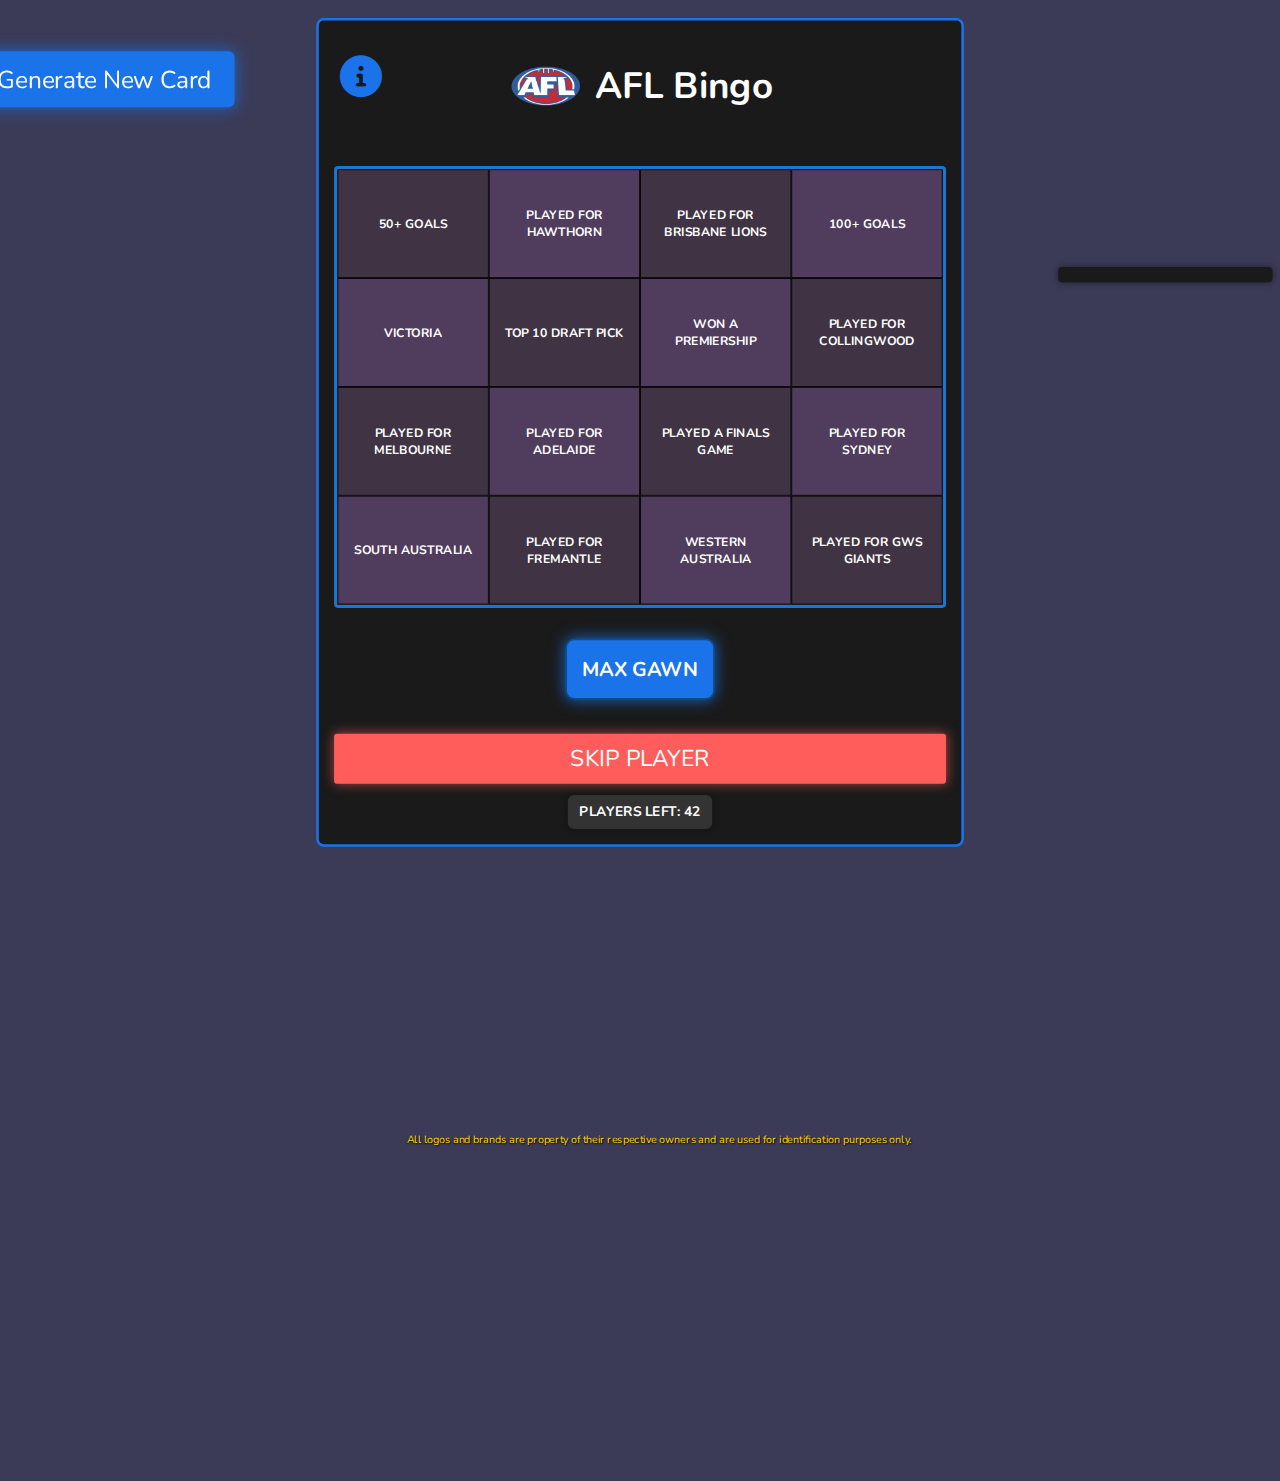
==== index.html @ af86115f "Add files via upload" ====
<!DOCTYPE html>
<html lang="en">
<head>
    <meta charset="UTF-8">
    <meta name="viewport" content="width=device-width, initial-scale=1.0">
    <title>AFL Bingo</title>

    <!-- Favicon -->
    <link rel="icon" href="favicon.png" type="image/x-icon">

    <meta property="og:title" content="AFL Bingo">
    <meta property="og:description" content="AFL Bingo is a challenge to complete a randomly generated bingo card, by matching a random player with a category on the card.">
    <meta property="og:image" content="http://aflbingo.games/favicon.png">
    <meta property="og:url" content="http://aflbingo.games">
    <meta property="og:type" content="website">
   
    <link rel="stylesheet" href="styles.css">
    <!-- FontAwesome for icons -->
    <link rel="stylesheet" href="https://cdnjs.cloudflare.com/ajax/libs/font-awesome/6.0.0-beta3/css/all.min.css">
    <script async src="https://pagead2.googlesyndication.com/pagead/js/adsbygoogle.js?client=ca-pub-5441997790634206" crossorigin="anonymous"></script>
</head>
<body>


    <!-- Overlay for dimming the background -->
    <div class="overlay"></div>

    <div class="container">
        <!-- Info Icon -->
        <div class="info-icon" id="info-icon">
            <i class="fas fa-info-circle"></i>
        </div>

        <!-- Title and Logo -->
        <div class="title">
            <img src="AFL-Logo.png" alt="AFL Logo" class="afl-logo">
            <h1>AFL Bingo</h1>
        </div>

        <!-- Bingo Card -->
        <div class="bingo-card" id="bingo-card">
            <!-- Bingo cells will be dynamically generated here -->
        </div>

        <!-- Current Player Display -->
        <div id="current-player">Current Player Name</div>

        <!-- Skip Player Button -->
        <button id="skip-player">Skip Player</button>

        <!-- Remaining Attempts Display -->
        <div id="remaining-attempts">Players left: 42</div>

        <!-- Generate New Card Button -->
        <button id="generate-new-card" class="generate-new-card">Generate New Card</button>

        <!-- Footer Text -->
        <div class="footer-text">
            All logos and brands are property of their respective owners and are used for identification purposes only.
        </div>

        <!-- Horizontal Ad Slot for Mobile -->
        <div class="ad-slot" id="ad-slot">
            <!-- Ad code here -->
            <script async src="https://pagead2.googlesyndication.com/pagead/js/adsbygoogle.js"></script>
            <ins class="adsbygoogle"
                style="display:block"
                data-ad-client="ca-pub-XXXXXXXXXXXXXXXX"
                data-ad-slot="YYYYYYYYYY"
                data-ad-format="auto"
                data-full-width-responsive="true"></ins>
            <script>
                (adsbygoogle = window.adsbygoogle || []).push({});
            </script>
         </div>

    <!-- Social Media Links -->
    <div class="social-media-icons">
        <a href="https://www.tiktok.com/@kanekingswood" target="_blank">
            <i class="fab fa-tiktok"></i>
        </a>
        <a href="https://x.com/Kingswocd" target="_blank">
            <i class="fab fa-twitter"></i>
        </a>
        <a href="https://www.instagram.com/kanekingswood23/" target="_blank">
            <i class="fab fa-instagram"></i>
        </a>
        <a href="https://www.youtube.com/channel/UC5KzqkdZ-zPF2-k6h5BhbOQ" target="_blank">
            <i class="fab fa-youtube"></i>
        </a>
    </div>

        <!-- Hidden Popup for Instructions -->
        <div id="info-popup" class="info-popup">
            <div class="popup-content">
                <span id="close-popup" class="close-popup">&times;</span>
                <h2>How to Play AFL Bingo</h2>
                <p>AFL Bingo is a challenge to complete the bingo card that is randomly generated each time, a random player will appear at the bottom of the screen until you have used all 42 of your randomly generated players.</p>
                <p>For example, if Elliot Yeo appears, he can be used to tick either Victorian or West Coast Eagles. If he fits none of the options on the card, you can skip to the next player. If you incorrectly place a player in a category, you will lose 2 attempts.</p>
                <p>Categories can include home state, teams played for, accolades and more!</p>
                <p>Good luck!</p>
            </div>
        </div>
    </div>

    <script src="script.js"></script>
</body>
</html>
---- styles.css ----
@import url('https://fonts.googleapis.com/css2?family=Nunito:wght@700&display=swap');

body {
    font-family: 'Nunito', sans-serif;
    background-color: #3B3B58;
    color: #FFFFFF;
    text-align: center;
    margin: 0;
    padding: 0;
    transform: scale(0.85); /* Scale content to 85% */
    transform-origin: top left; /* Set the origin point for the transformation */
    width: 117.65%; /* Adjust the width to counteract the scale */
    height: 117.65%; /* Adjust the height to counteract the scale */
    overflow-x: hidden; /* Prevent horizontal overflow */
}

.container {
    max-width: 800px;
    margin: 20px auto;
    padding: 20px;
    background-color: #1A1A1A;
    border-radius: 10px;
    border: 4px solid #1A73E8;
    position: relative;
    display: flex;
    flex-direction: column;
    justify-content: center;
}

.ad-slot {
    width: 260px; /* Width of the vertical ad slot */
    position: fixed; /* Keep the ad slot in a fixed position */
    right: 10px; /* Adjust the position to ensure it's fully visible */
    top: 30%; /* Center vertically */
    transform: translateY(-0%); /* Adjust to vertically center */
    background-color: #1A1A1A;
    padding: 10px;
    border-radius: 5px;
    box-shadow: 0 0 10px rgba(0, 0, 0, 0.5);
    z-index: 1000;
}

.title {
    display: flex;
    align-items: center;
    justify-content: center;
    margin-bottom: 20px;
}

.afl-logo {
    width: 100px; /* Increase the width of the logo */
    height: auto; /* Maintain aspect ratio */
    margin-right: 15px; /* Add more space between the logo and title */
}

h1 {
    font-size: 3rem; /* Increase the font size of the title */
    color: #FFFFFF;
}

.bingo-card {
    display: grid;
    grid-template-columns: repeat(4, 1fr);
    gap: 0;
    margin-top: 20px;
    border: 5px solid #1976D2; /* Border color */
    border-radius: 5px;
    margin-bottom: 20px; /* Add margin to create space for the footer */
}

/* Specific background colors for each cell */
.bingo-cell:nth-child(1),
.bingo-cell:nth-child(3),
.bingo-cell:nth-child(6),
.bingo-cell:nth-child(8),
.bingo-cell:nth-child(9),
.bingo-cell:nth-child(11),
.bingo-cell:nth-child(14),
.bingo-cell:nth-child(16) {
    background-color: #403444; /* Darker shade */
}

.bingo-cell:nth-child(2),
.bingo-cell:nth-child(4),
.bingo-cell:nth-child(5),
.bingo-cell:nth-child(7),
.bingo-cell:nth-child(10),
.bingo-cell:nth-child(12),
.bingo-cell:nth-child(13),
.bingo-cell:nth-child(15) {
    background-color: #503c5c; /* Lighter shade */
}

.bingo-cell {
    position: relative;
    padding: 20px;
    cursor: pointer;
    transition: background-color 0.3s ease;
    border: 1px solid #000000; /* Black lines between cells */
    color: #FFFFFF;
    font-size: 16px;
    font-weight: bold;
    text-transform: uppercase;
    font-family: 'Nunito', sans-serif;
    text-align: center;
    display: flex;
    align-items: center;
    justify-content: center;
    height: 100px;
}

.bingo-cell.active {
    background-color: #4CAF50;
}

.bingo-cell.incorrect {
    background-color: #FF4C4C;
}

#current-player {
    background-color: #1A73E8; /* Brighter blue for better contrast */
    border: 3px solid #0F4C8E; /* Darker border for a more defined look */
    padding: 20px; /* Increased padding for a larger button */
    margin: 20px auto;
    font-weight: bold;
    font-size: 26px; /* Increased font size */
    border-radius: 12px; /* Smoother corners */
    font-family: 'Nunito', sans-serif;
    color: #FFF;
    width: fit-content;
    box-shadow: 0 0 20px rgba(26, 115, 232, 0.8); /* Stronger glow effect */
    text-transform: uppercase;
    transition: opacity 0.5s ease, transform 0.5s ease;
}

.fade-out {
    opacity: 0;
    transform: scale(0.95);
}

.fade-in {
    opacity: 1;
    transform: scale(1);

}

#skip-player {
    background-color: #FF5C5C; /* Slightly brighter red */
    color: #FFF;
    padding: 12px 12px; /* Increased padding for a larger button */
    margin-top: 25px;
    cursor: pointer;
    font-size: 30px; /* Increased font size */
    border-radius: 4px;
    border: none;
    text-transform: uppercase;
    font-family: 'Nunito', sans-serif;
    box-shadow: 0 0 15px rgba(255, 92, 92, 0.6); /* Add subtle shadow */
    transition: background-color 0.3s ease, transform 0.2s ease;
}

#skip-player:hover {
    background-color: #E04444; /* Darker red on hover */
    transform: scale(1.05); /* Slightly larger on hover */
}

/* Footer Text */
.footer-text {
    position: absolute;
    bottom: -400px; /* Lower the footer text */
    width: 100%;
    text-align: center;
    color: #FFD700; /* Gold color to stand out */
    font-size: 14px;
    font-family: 'Nunito', sans-serif;
    background-color: #3B3B58; /* Match the background color of the page */
    padding: 5px;
    text-shadow: 1px 1px 2px #000000; /* Subtle shadow for better contrast */
    z-index: 900;
    margin-top: 30px; /* Add space above the footer text */
}

#remaining-attempts {
    margin-top: 15px;
    font-size: 18px;
    font-weight: bold;
    font-family: 'Nunito', sans-serif;
    color: #FFF;
    background-color: #333; /* Background to make it more distinct */
    padding: 10px 15px; /* Add some padding */
    border-radius: 8px; /* Rounded corners */
    width: fit-content;
    margin-left: auto;
    margin-right: auto;
    box-shadow: 0 0 10px rgba(0, 0, 0, 0.3); /* Subtle shadow */
    text-transform: uppercase;
    transition: transform 0.2s ease;
}

/* Info icon */
.info-icon {
    position: absolute;
    top: 30px;
    left: 20px; /* Move icon to the left */
    font-size: 55px; /* Increase size */
    color: #1A73E8;
    cursor: pointer;
    padding: 8px;
    z-index: 900;
    transition: color 0.3s ease, transform 0.2s ease;
}

.info-icon:hover {
    color: #1559A9; /* Slightly darker on hover */
    transform: scale(1.2); /* Slightly larger on hover */
}

/* Popup window */
.info-popup {
    display: none;
    position: fixed;
    top: 50%;
    left: 50%;
    transform: translate(-50%, -50%); /* Center the pop-up horizontally and vertically */
    background-color: #1A1A1A;
    border: 3px solid #1A73E8;
    padding: 50px; /* Increased padding by 2.5x */
    z-index: 8000;
    width: 750px; /* Increased width by 2.5x */
    border-radius: 25px; /* Slightly larger border radius for smoother corners */
    box-shadow: 0 0 30px rgba(0, 0, 0, 0.5); /* Slightly larger shadow */
}

.popup-content {
    color: #FFFFFF;
    text-align: center;
}

.close-popup {
    position: absolute;
    top: 0px;
    right: 15px;
    font-size: 60px;
    color: #FFFFFF;
    cursor: pointer;
}

.overlay {
    display: none; /* Initially hidden */
    position: fixed;
    top: 500;
    left: 0;
    width: 150%;
    height: 138%;
    background: rgba(0, 0, 0, 0.4); /* Black with 70% opacity */
    z-index: 999; /* Make sure it's above other content but below the popup */
}

.generate-new-card {
    position: absolute;
    top: 40px;
    left: -450px; /* Move button to the left */
    background-color: #1A73E8;
    color: #FFF;
    padding: 15px 30px;
    cursor: pointer;
    font-size: 32px;
    border-radius: 8px;
    border: none;
    font-family: 'Nunito', sans-serif;
    z-index: 900;
    box-shadow: 0 0 20px rgba(26, 115, 232, 0.8); /* Add glow effect */
    transition: background-color 0.3s ease, transform 0.2s ease;
}

.generate-new-card:hover {
    background-color: #1559A9; /* Slightly darker on hover */
    transform: scale(1.05); /* Slightly larger on hover */
}

.social-media-icons {
    position: absolute;
    top: 47px;
    left: -700px; /* Adjust this to position the icons properly */
    display: flex;
    gap: 10px;
    background-color: #1A1A1A; /* Box background color */
    padding: 10px; /* Padding inside the box */
    border-radius: 8px; /* Rounded corners for the box */
    box-shadow: 0 0 10px rgba(0, 0, 0, 0.5); /* Add a subtle shadow around the box */
    border: 2px solid #1A73E8; /* Border around the box */
}

.social-media-icons a {
    color: #1A73E8;
    font-size: 25px;
    transition: color 0.3s ease, transform 0.2s ease;
}

.social-media-icons a:hover {
    color: #1559A9;
    transform: scale(1.2);
}

button, .info-icon {
    transition: background-color 0.3s ease, transform 0.2s ease, box-shadow 0.2s ease;
}

button:hover, .info-icon:hover {
    transform: scale(1.05);
    box-shadow: 0 0 15px rgba(0, 0, 0, 0.2);
}

button:active, .info-icon:active {
    transform: scale(0.95);
    box-shadow: 0 0 5px rgba(0, 0, 0, 0.3);
}

/* General Mobile Styles */
@media (max-width: 768px) {
    body {
        transform: scale(0.75); /* Scale down for mobile screens */
        transform-origin: top left;
        width: 133.33%; /* Adjust width to counteract the scale */
        height: auto; /* Allow height to adjust dynamically */
        overflow-x: hidden; /* Prevent horizontal overflow */
    }

    .container {
        max-width: 100%;
        margin: 10px auto;
        padding: 10px;
        border-radius: 10px;
        display: flex;
        flex-direction: column;
        align-items: center; /* Center content horizontally */
    }

    .info-icon {
        position: absolute;
        top: 10px; /* Adjust for mobile */
        left: 10px; /* Move it to the top left corner */
        font-size: 35px; /* Smaller size for mobile */
        color: #1A73E8;
        cursor: pointer;
        padding: 5px;
        z-index: 900;
    }

.generate-new-card {
    position: absolute;
    top: 80px; /* Adjust this value to move the button under the info icon */
    left: 8px; /* Align with the info icon on the left */
    background-color: #1A73E8;
    color: #FFF;
    padding: 10px 20px; /* Smaller padding for mobile */
    cursor: pointer;
    font-size: 14px; /* Decrease button text size */
    border-radius: 8px;
    border: none;
    font-family: 'Nunito', sans-serif;
    z-index: 900;
}


    .ad-slot {
    width: 60%; /* Set the width of the ad slot */
    height: 100px; /* Adjust the height as needed */
    background-color: #1A1A1A;
    padding: 10px;
    border-radius: 5px;
    box-shadow: 0 0 10px rgba(0, 0, 0, 0.5);
    z-index: 1; /* Ensure it's above background elements */
    position: relative; /* Keep it within the flow of the page */
    margin: 20px auto; /* Center the ad slot horizontally and add space around it */
    text-align: center; /* Center content inside the ad slot */
}

/* Adjust the container to ensure the ad slot stays in the empty space below the game */
.container {
    margin-bottom: 150px; /* Add enough margin at the bottom of the container to make room for the ad slot */
}

/* Social Media Icons */
.social-media-icons {
    position: absolute;
    top: 38px;
    left: 450px; /* Adjust this to position the icons properly */
    display: flex;
    gap: 10px;
    background-color: #1A1A1A; /* Box background color */
    padding: 10px; /* Padding inside the box */
    border-radius: 8px; /* Rounded corners for the box */
    box-shadow: 0 0 10px rgba(0, 0, 0, 0.5); /* Add a subtle shadow around the box */
    border: 2px solid #1A73E8; /* Border around the box */
}

.social-media-icons a {
    color: #1A73E8;
    font-size: 15px;
    transition: color 0.3s ease, transform 0.2s ease;
}

.social-media-icons a:hover {
    color: #1559A9;
    transform: scale(1.2);
}

/* Popup window */
.info-popup {
    display: none;
    position: fixed;
    top: 50%;
    left: 50%;
    transform: translate(-50%, -50%);
    background-color: #1A1A1A;
    border: 3px solid #1A73E8;
    padding: 20px;
    z-index: 1200;
    width: 90%; /* Adjust width to fit smaller screens */
    max-width: 500px; /* Limit the maximum width on larger screens */
    border-radius: 25px;
    box-shadow: 0 0 30px rgba(0, 0, 0, 0.5);
    box-sizing: border-box; /* Ensure padding doesn't increase the width */
    overflow-y: auto; /* Allow scrolling if content overflows */
    max-height: 90vh; /* Ensure the popup fits within the viewport */
}

.popup-content {
    color: #FFFFFF;
    text-align: center;
}

.close-popup {
    position: absolute;
    top: 10px;
    right: 10px;
    font-size: 24px;
    color: #FFFFFF;
    cursor: pointer;

}

    .title {
        flex-direction: column; /* Stack logo and title on top of each other */
        margin-top: 60px; /* Add space below the buttons */
    }

    .afl-logo {
        width: 135px; /* Decrease logo size */
        margin-bottom: 10px;
    }

    h1 {
        font-size: 2.5rem; /* Decrease title size */
        margin-bottom: 10px;
    }

    .bingo-card {
        grid-template-columns: repeat(4, 1fr); /* Ensure 4 columns layout */
        gap: 5px; /* Add some space between cells */
        width: 80%; /* Make the bingo card smaller to fit on screen */
        margin-bottom: 20px; /* Add margin to create space for the ad and buttons */
    }

    .bingo-cell {
        padding: 10px; /* Reduce padding inside cells */
        font-size: 12px; /* Decrease font size */
        height: 60px; /* Decrease cell height */
    }

    #current-player {
        font-size: 16px;
        padding: 10px;
        margin-top: 15px; /* Add some space above */
    }

    #skip-player, #remaining-attempts {
        padding: 8px 16px; /* Smaller padding for buttons */
        font-size: 14px; /* Decrease button text size */
        margin-top: 10px;
    }

    .footer-text {
        font-size: 12px;
        padding: 5px;
        margin-bottom: 10px; /* Add space above the footer text */
    }
}

/* Mobile-specific Hover Effects */
@media (hover: hover) and (pointer: fine) {
    .generate-new-card:hover, 
    .info-icon:hover, 
    #skip-player:hover {
        transform: scale(1.1); /* Slightly increase on hover */
        box-shadow: 0 0 10px rgba(0, 0, 0, 0.3); /* Add subtle shadow */
    }
}
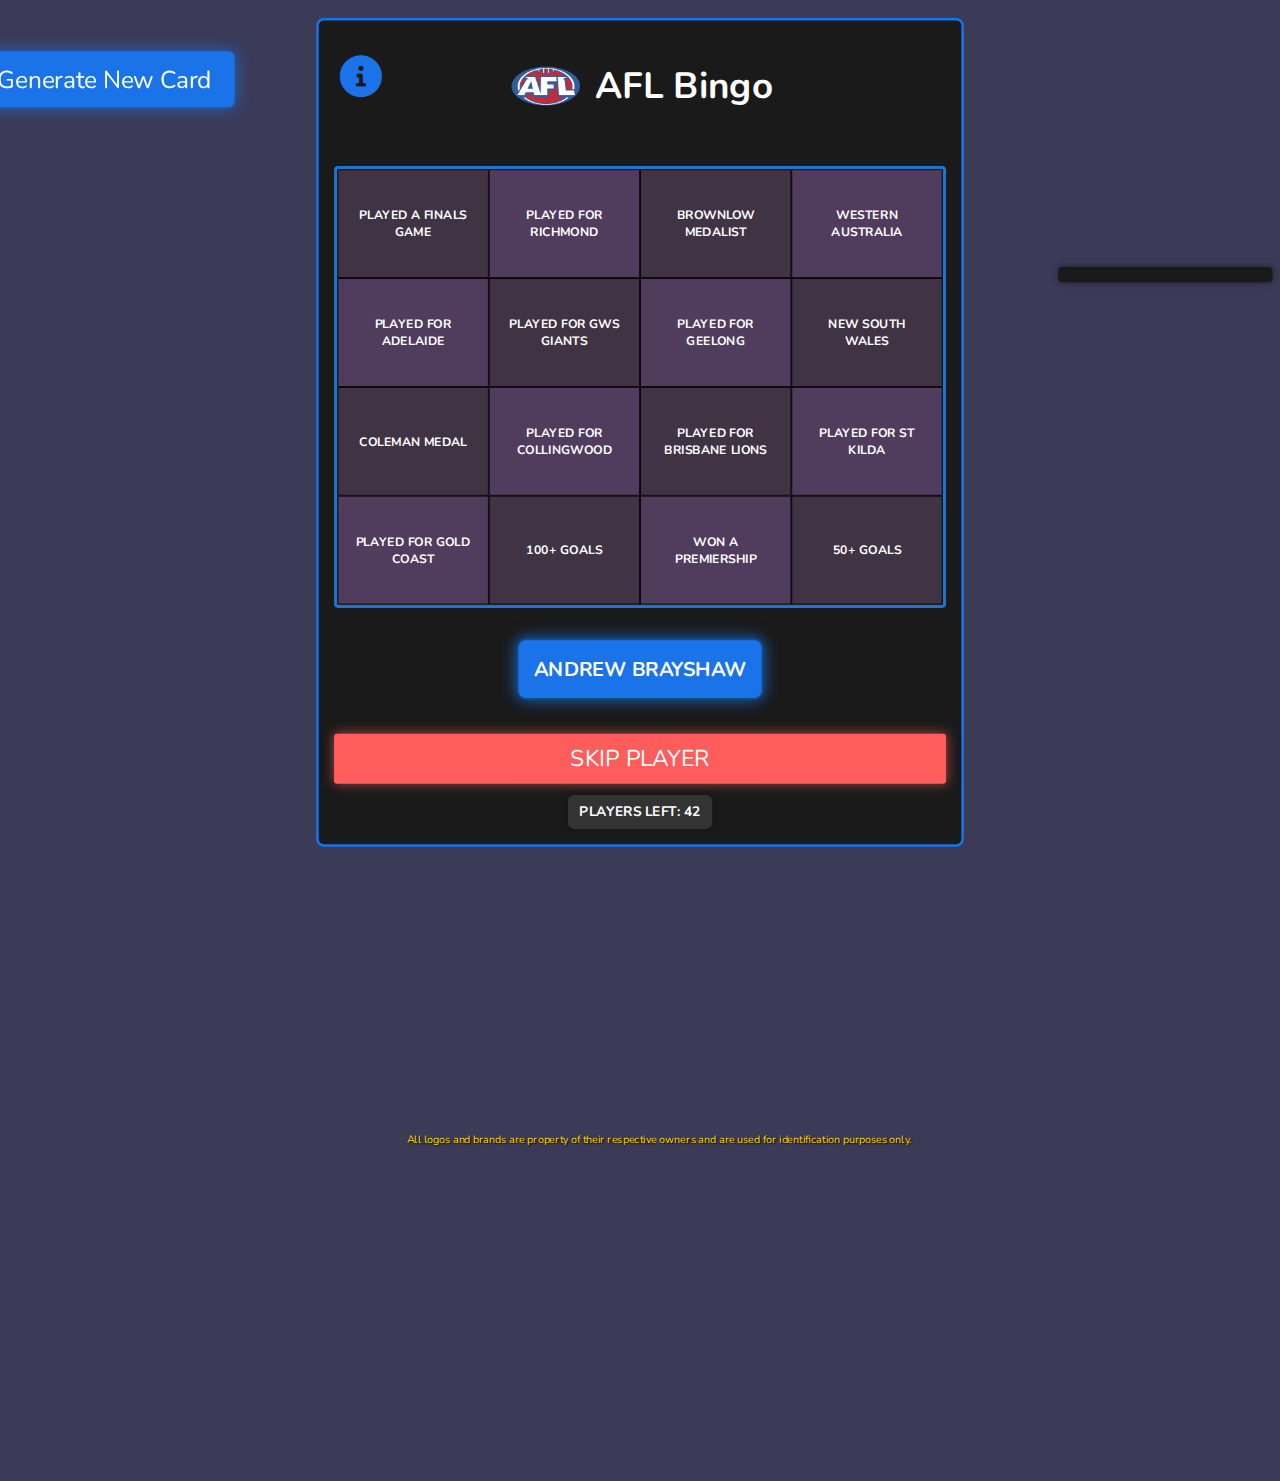
==== commit 57ac40e9: "Add files via upload" ====
--- a/index.html
+++ b/index.html
@@ -10,7 +10,7 @@
 
     <meta property="og:title" content="AFL Bingo">
     <meta property="og:description" content="AFL Bingo is a challenge to complete a randomly generated bingo card, by matching a random player with a category on the card.">
-    <meta property="og:image" content="http://aflbingo.games/favicon.png">
+    <meta property="og:image" content="web-image.png">
     <meta property="og:url" content="http://aflbingo.games">
     <meta property="og:type" content="website">
    
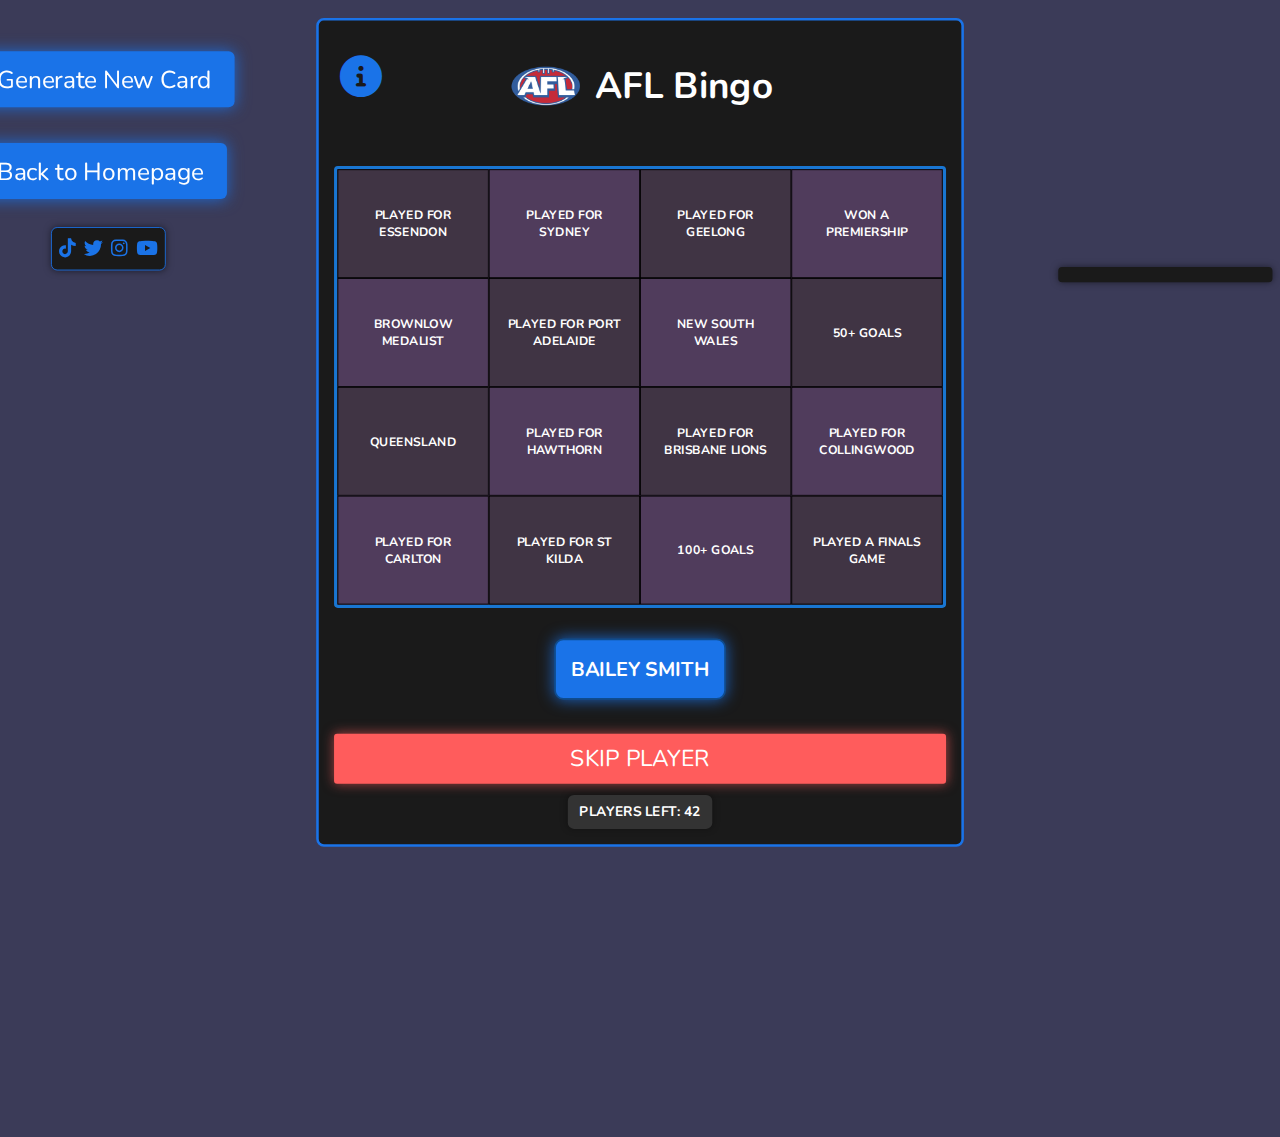
==== commit 761f2527: "Add files via upload" ====
--- a/index.html
+++ b/index.html
@@ -20,12 +20,13 @@
     <script async src="https://pagead2.googlesyndication.com/pagead/js/adsbygoogle.js?client=ca-pub-5441997790634206" crossorigin="anonymous"></script>
 </head>
 <body>
-
-
     <!-- Overlay for dimming the background -->
     <div class="overlay"></div>
 
     <div class="container">
+        <!-- Back to Homepage Button -->
+        <button id="back-to-home" class="back-to-home">Back to Homepage</button>
+        
         <!-- Info Icon -->
         <div class="info-icon" id="info-icon">
             <i class="fas fa-info-circle"></i>
@@ -54,11 +55,6 @@
         <!-- Generate New Card Button -->
         <button id="generate-new-card" class="generate-new-card">Generate New Card</button>
 
-        <!-- Footer Text -->
-        <div class="footer-text">
-            All logos and brands are property of their respective owners and are used for identification purposes only.
-        </div>
-
         <!-- Horizontal Ad Slot for Mobile -->
         <div class="ad-slot" id="ad-slot">
             <!-- Ad code here -->
@@ -74,21 +70,21 @@
             </script>
          </div>
 
-    <!-- Social Media Links -->
-    <div class="social-media-icons">
-        <a href="https://www.tiktok.com/@kanekingswood" target="_blank">
-            <i class="fab fa-tiktok"></i>
-        </a>
-        <a href="https://x.com/Kingswocd" target="_blank">
-            <i class="fab fa-twitter"></i>
-        </a>
-        <a href="https://www.instagram.com/kanekingswood23/" target="_blank">
-            <i class="fab fa-instagram"></i>
-        </a>
-        <a href="https://www.youtube.com/channel/UC5KzqkdZ-zPF2-k6h5BhbOQ" target="_blank">
-            <i class="fab fa-youtube"></i>
-        </a>
-    </div>
+        <!-- Social Media Links -->
+        <div class="social-media-icons">
+            <a href="https://www.tiktok.com/@kanekingswood" target="_blank">
+                <i class="fab fa-tiktok"></i>
+            </a>
+            <a href="https://x.com/Kingswocd" target="_blank">
+                <i class="fab fa-twitter"></i>
+            </a>
+            <a href="https://www.instagram.com/kanekingswood23/" target="_blank">
+                <i class="fab fa-instagram"></i>
+            </a>
+            <a href="https://www.youtube.com/channel/UC5KzqkdZ-zPF2-k6h5BhbOQ" target="_blank">
+                <i class="fab fa-youtube"></i>
+            </a>
+        </div>
 
         <!-- Hidden Popup for Instructions -->
         <div id="info-popup" class="info-popup">
@@ -106,3 +102,4 @@
     <script src="script.js"></script>
 </body>
 </html>
+
--- a/styles.css
+++ b/styles.css
@@ -278,10 +278,41 @@
     transform: scale(1.05); /* Slightly larger on hover */
 }
 
+.generate-new-cardr {
+    background-color: #0059C1; /* Darker blue on hover */
+    transform: scale(1.05); /* Slightly larger on hover */
+}
+
+.back-to-home {
+    position: absolute;
+    top: 160px;
+    left: -450px; /* Move button to the left */
+    background-color: #1A73E8;
+    color: #FFF;
+    padding: 15px 30px;
+    cursor: pointer;
+    font-size: 32px;
+    border-radius: 8px;
+    border: none;
+    font-family: 'Nunito', sans-serif;
+    z-index: 900;
+    box-shadow: 0 0 20px rgba(26, 115, 232, 0.8); /* Add glow effect */
+    transition: background-color 0.3s ease, transform 0.2s ease;
+}
+
+.back-to-home:hover {
+    background-color: #0059C1; /* Darker blue on hover */
+    transform: scale(1.05); /* Slightly larger on hover */
+}
+
+.back-to-home:active {
+    transform: scale(0.95); /* Slightly smaller on click */
+}
+
 .social-media-icons {
     position: absolute;
-    top: 47px;
-    left: -700px; /* Adjust this to position the icons properly */
+    top: 270px;
+    left: -350px; /* Adjust this to position the icons properly */
     display: flex;
     gap: 10px;
     background-color: #1A1A1A; /* Box background color */
@@ -362,6 +393,20 @@
     z-index: 900;
 }
 
+.back-to-home {
+    position: absolute;
+    top: 140px; /* Adjust this value to move the button under the info icon */
+    left: 8px; /* Align with the info icon on the left */
+    background-color: #1A73E8;
+    color: #FFF;
+    padding: 10px 20px; /* Smaller padding for mobile */
+    cursor: pointer;
+    font-size: 14px; /* Decrease button text size */
+    border-radius: 8px;
+    border: none;
+    font-family: 'Nunito', sans-serif;
+    z-index: 900;
+}
 
     .ad-slot {
     width: 60%; /* Set the width of the ad slot */
@@ -478,12 +523,12 @@
     #skip-player, #remaining-attempts {
         padding: 8px 16px; /* Smaller padding for buttons */
         font-size: 14px; /* Decrease button text size */
-        margin-top: 10px;
+        
     }
 
     .footer-text {
         font-size: 12px;
-        padding: 5px;
+        padding: 3px;
         margin-bottom: 10px; /* Add space above the footer text */
     }
 }
@@ -516,4 +561,3 @@
 
 
 
-
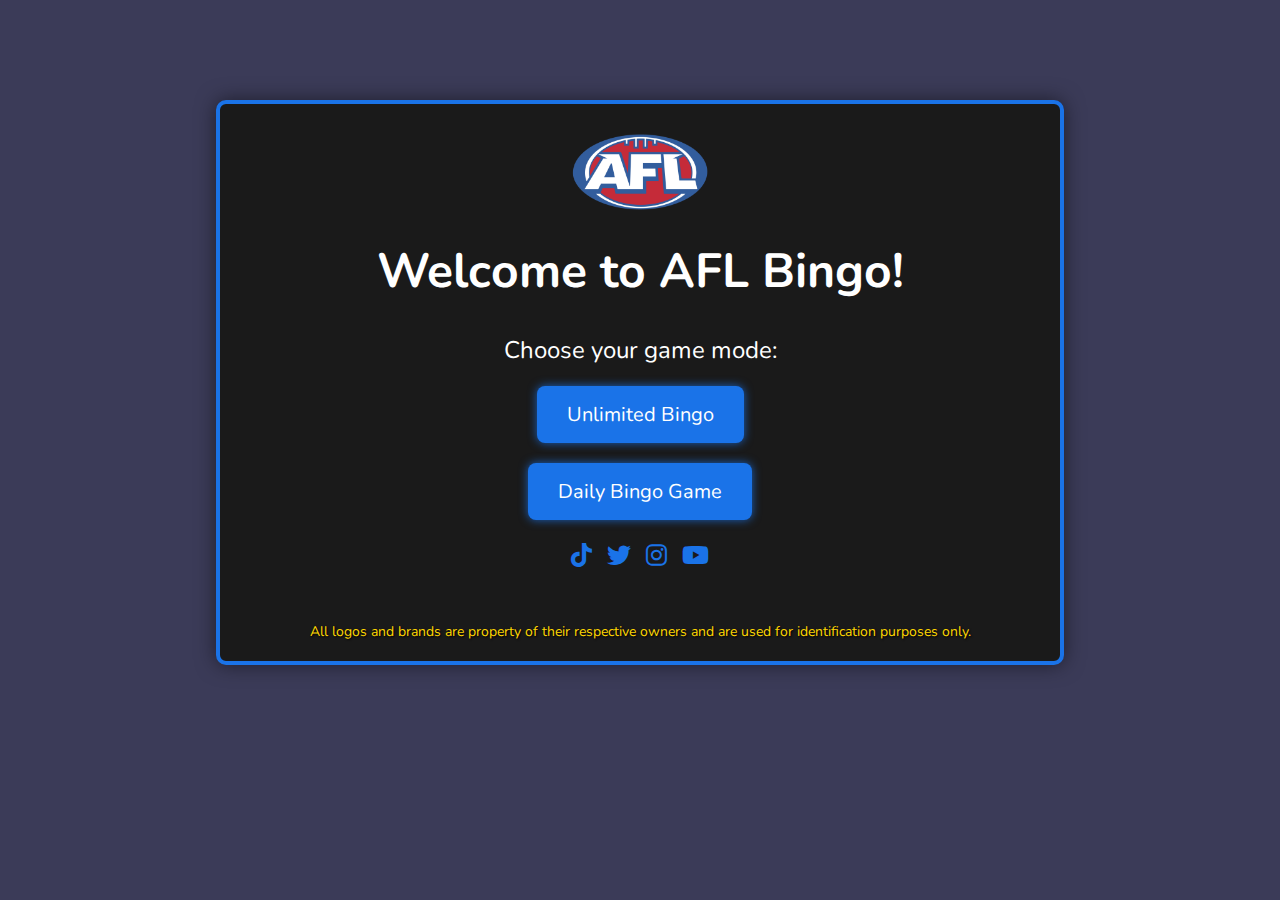
==== commit d2a641b1: "Add files via upload" ====
--- a/index.html
+++ b/index.html
@@ -3,74 +3,24 @@
 <head>
     <meta charset="UTF-8">
     <meta name="viewport" content="width=device-width, initial-scale=1.0">
-    <title>AFL Bingo</title>
-
+    <title>Welcome to AFL Bingo</title>
     <!-- Favicon -->
-    <link rel="icon" href="favicon.png" type="image/x-icon">
-
-    <meta property="og:title" content="AFL Bingo">
-    <meta property="og:description" content="AFL Bingo is a challenge to complete a randomly generated bingo card, by matching a random player with a category on the card.">
-    <meta property="og:image" content="web-image.png">
-    <meta property="og:url" content="http://aflbingo.games">
-    <meta property="og:type" content="website">
-   
-    <link rel="stylesheet" href="styles.css">
-    <!-- FontAwesome for icons -->
+    <link rel="icon" href="../Unlimited AFL Bingo/favicon.png" type="image/x-icon">
+    <link rel="stylesheet" href="homepage-styles.css">
     <link rel="stylesheet" href="https://cdnjs.cloudflare.com/ajax/libs/font-awesome/6.0.0-beta3/css/all.min.css">
-    <script async src="https://pagead2.googlesyndication.com/pagead/js/adsbygoogle.js?client=ca-pub-5441997790634206" crossorigin="anonymous"></script>
 </head>
 <body>
-    <!-- Overlay for dimming the background -->
-    <div class="overlay"></div>
-
     <div class="container">
-        <!-- Back to Homepage Button -->
-        <button id="back-to-home" class="back-to-home">Back to Homepage</button>
-        
-        <!-- Info Icon -->
-        <div class="info-icon" id="info-icon">
-            <i class="fas fa-info-circle"></i>
-        </div>
-
-        <!-- Title and Logo -->
         <div class="title">
             <img src="AFL-Logo.png" alt="AFL Logo" class="afl-logo">
-            <h1>AFL Bingo</h1>
+            <h1>Welcome to AFL Bingo!</h1>
         </div>
-
-        <!-- Bingo Card -->
-        <div class="bingo-card" id="bingo-card">
-            <!-- Bingo cells will be dynamically generated here -->
+        <p>Choose your game mode:</p>
+        <div class="game-options">
+            <a href="../Unlimited AFL Bingo/index.html" class="start-button">Unlimited Bingo</a>
+            <a href="../Unlimited AFL Bingo/daily-bingo.html" class="start-button">Daily Bingo Game</a>
         </div>
-
-        <!-- Current Player Display -->
-        <div id="current-player">Current Player Name</div>
-
-        <!-- Skip Player Button -->
-        <button id="skip-player">Skip Player</button>
-
-        <!-- Remaining Attempts Display -->
-        <div id="remaining-attempts">Players left: 42</div>
-
-        <!-- Generate New Card Button -->
-        <button id="generate-new-card" class="generate-new-card">Generate New Card</button>
-
-        <!-- Horizontal Ad Slot for Mobile -->
-        <div class="ad-slot" id="ad-slot">
-            <!-- Ad code here -->
-            <script async src="https://pagead2.googlesyndication.com/pagead/js/adsbygoogle.js"></script>
-            <ins class="adsbygoogle"
-                style="display:block"
-                data-ad-client="ca-pub-XXXXXXXXXXXXXXXX"
-                data-ad-slot="YYYYYYYYYY"
-                data-ad-format="auto"
-                data-full-width-responsive="true"></ins>
-            <script>
-                (adsbygoogle = window.adsbygoogle || []).push({});
-            </script>
-         </div>
-
-        <!-- Social Media Links -->
+        <!-- Social Media Icons -->
         <div class="social-media-icons">
             <a href="https://www.tiktok.com/@kanekingswood" target="_blank">
                 <i class="fab fa-tiktok"></i>
@@ -85,21 +35,12 @@
                 <i class="fab fa-youtube"></i>
             </a>
         </div>
-
-        <!-- Hidden Popup for Instructions -->
-        <div id="info-popup" class="info-popup">
-            <div class="popup-content">
-                <span id="close-popup" class="close-popup">&times;</span>
-                <h2>How to Play AFL Bingo</h2>
-                <p>AFL Bingo is a challenge to complete the bingo card that is randomly generated each time, a random player will appear at the bottom of the screen until you have used all 42 of your randomly generated players.</p>
-                <p>For example, if Elliot Yeo appears, he can be used to tick either Victorian or West Coast Eagles. If he fits none of the options on the card, you can skip to the next player. If you incorrectly place a player in a category, you will lose 2 attempts.</p>
-                <p>Categories can include home state, teams played for, accolades and more!</p>
-                <p>Good luck!</p>
-            </div>
+        <div class="footer-text">
+            All logos and brands are property of their respective owners and are used for identification purposes only.
         </div>
     </div>
-
-    <script src="script.js"></script>
+    <script src="homepage-script.js"></script>
 </body>
 </html>
 
+
--- a/homepage-styles.css
+++ b/homepage-styles.css
@@ -0,0 +1,121 @@
+@import url('https://fonts.googleapis.com/css2?family=Nunito:wght@700&display=swap');
+
+body {
+    font-family: 'Nunito', sans-serif;
+    background-color: #3B3B58;
+    color: #FFFFFF;
+    margin: 0;
+    padding: 0;
+    text-align: center;
+}
+
+.container {
+    max-width: 800px;
+    margin: 100px auto; /* Center the content vertically */
+    padding: 20px;
+    background-color: #1A1A1A;
+    border-radius: 10px;
+    border: 4px solid #1A73E8;
+    box-shadow: 0 0 20px rgba(0, 0, 0, 0.5);
+}
+
+.title {
+    display: flex;
+    flex-direction: column;
+    align-items: center;
+    margin-bottom: 30px;
+}
+
+.afl-logo {
+    width: 150px; /* Adjust logo size */
+    height: auto;
+    margin-bottom: 20px;
+}
+
+h1 {
+    font-size: 3rem;
+    color: #FFFFFF;
+    margin: 0;
+}
+
+p {
+    font-size: 1.5rem;
+    margin: 20px 0;
+}
+
+.game-options {
+    display: flex;
+    flex-direction: column;
+    align-items: center;
+    gap: 20px; /* Space between buttons */
+}
+
+.start-button {
+    display: inline-block;
+    background-color: #1A73E8;
+    color: #FFF;
+    padding: 15px 30px;
+    font-size: 1.25rem;
+    border-radius: 8px;
+    text-decoration: none;
+    font-family: 'Nunito', sans-serif;
+    box-shadow: 0 0 10px rgba(26, 115, 232, 0.8);
+}
+
+.start-button:hover {
+    background-color: #1559A9;
+    transform: scale(1.05);
+}
+
+.start-button:focus {
+    outline: 2px solid #FFD700;
+    outline-offset: 4px;
+}
+
+.footer-text {
+    font-size: 0.875rem;
+    color: #FFD700;
+    margin-top: 50px;
+    text-shadow: 1px 1px 2px #000000;
+}
+
+.social-media-icons {
+    display: flex;
+    justify-content: center;
+    gap: 15px;
+    margin: 20px 0;
+}
+
+.social-media-icons a {
+    color: #1A73E8;
+    font-size: 24px;
+    transition: color 0.3s ease, transform 0.2s ease;
+    text-decoration: none;
+}
+
+.social-media-icons a:hover {
+    color: #FF5722;
+    transform: scale(1.2);
+}
+
+/* Responsive Design */
+@media (max-width: 600px) {
+    .container {
+        margin: 20px auto;
+        padding: 15px;
+    }
+
+    h1 {
+        font-size: 2rem;
+    }
+
+    p {
+        font-size: 1.25rem;
+    }
+
+    .start-button {
+        font-size: 1rem;
+        padding: 10px 20px;
+    }
+}
+
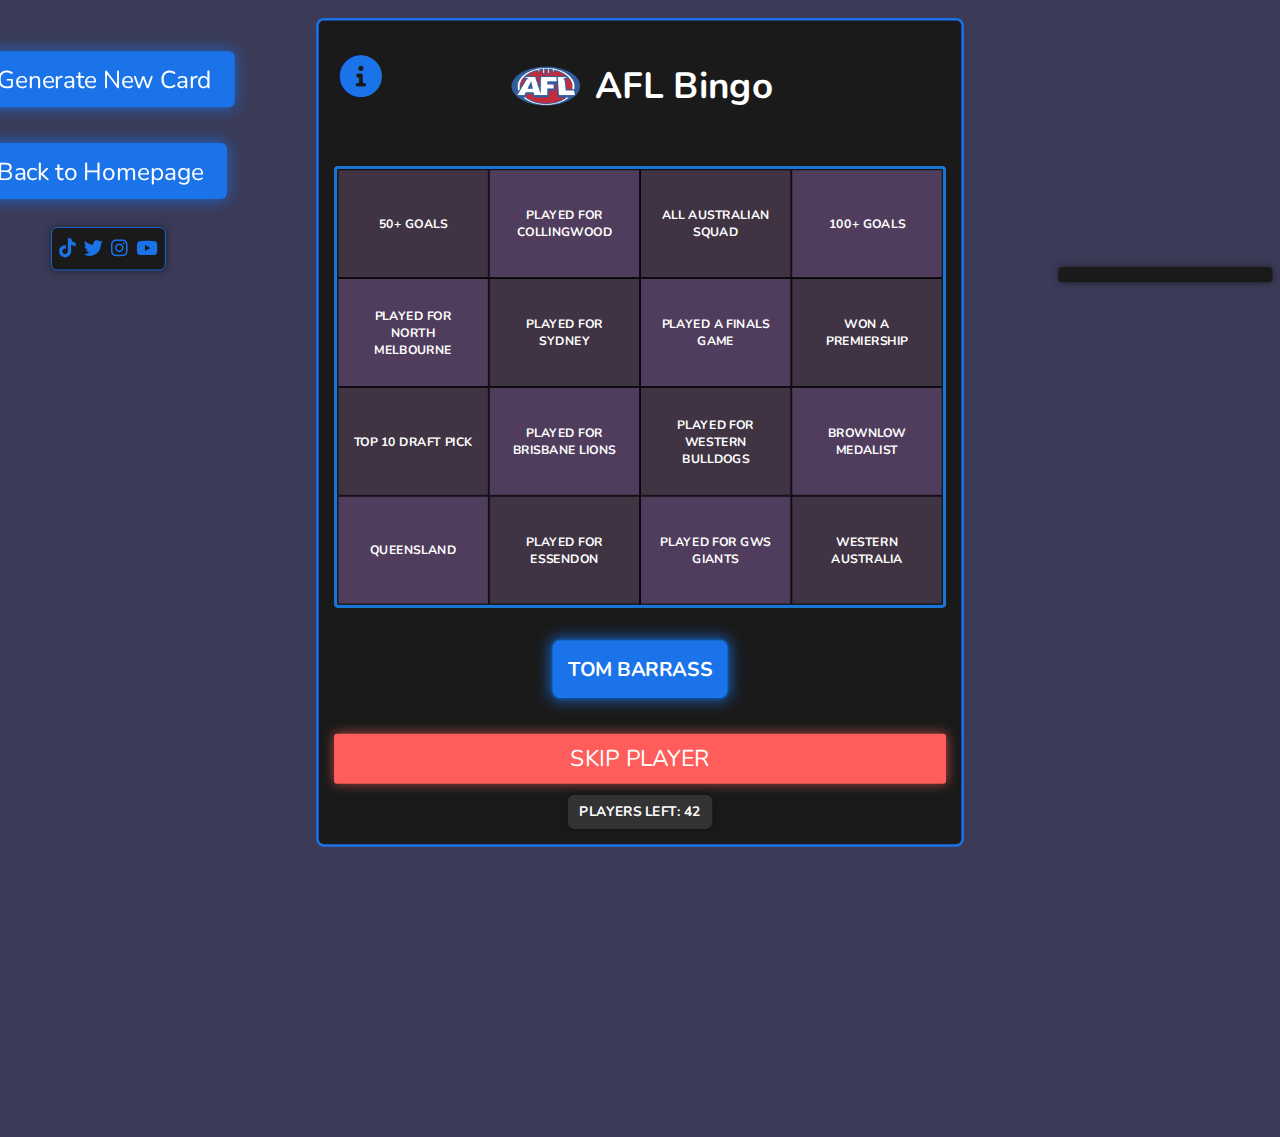
==== commit b90c61bf: "Add files via upload" ====
--- a/index.html
+++ b/index.html
@@ -3,24 +3,74 @@
 <head>
     <meta charset="UTF-8">
     <meta name="viewport" content="width=device-width, initial-scale=1.0">
-    <title>Welcome to AFL Bingo</title>
+    <title>AFL Bingo</title>
+
     <!-- Favicon -->
-    <link rel="icon" href="../Unlimited AFL Bingo/favicon.png" type="image/x-icon">
-    <link rel="stylesheet" href="homepage-styles.css">
+    <link rel="icon" href="favicon.png" type="image/x-icon">
+
+    <meta property="og:title" content="AFL Bingo">
+    <meta property="og:description" content="AFL Bingo is a challenge to complete a randomly generated bingo card, by matching a random player with a category on the card.">
+    <meta property="og:image" content="web-image.png">
+    <meta property="og:url" content="http://aflbingo.games">
+    <meta property="og:type" content="website">
+   
+    <link rel="stylesheet" href="styles.css">
+    <!-- FontAwesome for icons -->
     <link rel="stylesheet" href="https://cdnjs.cloudflare.com/ajax/libs/font-awesome/6.0.0-beta3/css/all.min.css">
+    <script async src="https://pagead2.googlesyndication.com/pagead/js/adsbygoogle.js?client=ca-pub-5441997790634206" crossorigin="anonymous"></script>
 </head>
 <body>
+    <!-- Overlay for dimming the background -->
+    <div class="overlay"></div>
+
     <div class="container">
+        <!-- Back to Homepage Button -->
+        <button id="back-to-home" class="back-to-home">Back to Homepage</button>
+        
+        <!-- Info Icon -->
+        <div class="info-icon" id="info-icon">
+            <i class="fas fa-info-circle"></i>
+        </div>
+
+        <!-- Title and Logo -->
         <div class="title">
             <img src="AFL-Logo.png" alt="AFL Logo" class="afl-logo">
-            <h1>Welcome to AFL Bingo!</h1>
+            <h1>AFL Bingo</h1>
         </div>
-        <p>Choose your game mode:</p>
-        <div class="game-options">
-            <a href="../Unlimited AFL Bingo/index.html" class="start-button">Unlimited Bingo</a>
-            <a href="../Unlimited AFL Bingo/daily-bingo.html" class="start-button">Daily Bingo Game</a>
+
+        <!-- Bingo Card -->
+        <div class="bingo-card" id="bingo-card">
+            <!-- Bingo cells will be dynamically generated here -->
         </div>
-        <!-- Social Media Icons -->
+
+        <!-- Current Player Display -->
+        <div id="current-player">Current Player Name</div>
+
+        <!-- Skip Player Button -->
+        <button id="skip-player">Skip Player</button>
+
+        <!-- Remaining Attempts Display -->
+        <div id="remaining-attempts">Players left: 42</div>
+
+        <!-- Generate New Card Button -->
+        <button id="generate-new-card" class="generate-new-card">Generate New Card</button>
+
+        <!-- Horizontal Ad Slot for Mobile -->
+        <div class="ad-slot" id="ad-slot">
+            <!-- Ad code here -->
+            <script async src="https://pagead2.googlesyndication.com/pagead/js/adsbygoogle.js"></script>
+            <ins class="adsbygoogle"
+                style="display:block"
+                data-ad-client="ca-pub-XXXXXXXXXXXXXXXX"
+                data-ad-slot="YYYYYYYYYY"
+                data-ad-format="auto"
+                data-full-width-responsive="true"></ins>
+            <script>
+                (adsbygoogle = window.adsbygoogle || []).push({});
+            </script>
+         </div>
+
+        <!-- Social Media Links -->
         <div class="social-media-icons">
             <a href="https://www.tiktok.com/@kanekingswood" target="_blank">
                 <i class="fab fa-tiktok"></i>
@@ -35,12 +85,21 @@
                 <i class="fab fa-youtube"></i>
             </a>
         </div>
-        <div class="footer-text">
-            All logos and brands are property of their respective owners and are used for identification purposes only.
+
+        <!-- Hidden Popup for Instructions -->
+        <div id="info-popup" class="info-popup">
+            <div class="popup-content">
+                <span id="close-popup" class="close-popup">&times;</span>
+                <h2>How to Play AFL Bingo</h2>
+                <p>AFL Bingo is a challenge to complete the bingo card that is randomly generated each time, a random player will appear at the bottom of the screen until you have used all 42 of your randomly generated players.</p>
+                <p>For example, if Elliot Yeo appears, he can be used to tick either Victorian or West Coast Eagles. If he fits none of the options on the card, you can skip to the next player. If you incorrectly place a player in a category, you will lose 2 attempts.</p>
+                <p>Categories can include home state, teams played for, accolades and more!</p>
+                <p>Good luck!</p>
+            </div>
         </div>
     </div>
-    <script src="homepage-script.js"></script>
+
+    <script src="script.js"></script>
 </body>
 </html>
 
-
--- a/styles.css
+++ b/styles.css
@@ -0,0 +1,563 @@
+@import url('https://fonts.googleapis.com/css2?family=Nunito:wght@700&display=swap');
+
+body {
+    font-family: 'Nunito', sans-serif;
+    background-color: #3B3B58;
+    color: #FFFFFF;
+    text-align: center;
+    margin: 0;
+    padding: 0;
+    transform: scale(0.85); /* Scale content to 85% */
+    transform-origin: top left; /* Set the origin point for the transformation */
+    width: 117.65%; /* Adjust the width to counteract the scale */
+    height: 117.65%; /* Adjust the height to counteract the scale */
+    overflow-x: hidden; /* Prevent horizontal overflow */
+}
+
+.container {
+    max-width: 800px;
+    margin: 20px auto;
+    padding: 20px;
+    background-color: #1A1A1A;
+    border-radius: 10px;
+    border: 4px solid #1A73E8;
+    position: relative;
+    display: flex;
+    flex-direction: column;
+    justify-content: center;
+}
+
+.ad-slot {
+    width: 260px; /* Width of the vertical ad slot */
+    position: fixed; /* Keep the ad slot in a fixed position */
+    right: 10px; /* Adjust the position to ensure it's fully visible */
+    top: 30%; /* Center vertically */
+    transform: translateY(-0%); /* Adjust to vertically center */
+    background-color: #1A1A1A;
+    padding: 10px;
+    border-radius: 5px;
+    box-shadow: 0 0 10px rgba(0, 0, 0, 0.5);
+    z-index: 1000;
+}
+
+.title {
+    display: flex;
+    align-items: center;
+    justify-content: center;
+    margin-bottom: 20px;
+}
+
+.afl-logo {
+    width: 100px; /* Increase the width of the logo */
+    height: auto; /* Maintain aspect ratio */
+    margin-right: 15px; /* Add more space between the logo and title */
+}
+
+h1 {
+    font-size: 3rem; /* Increase the font size of the title */
+    color: #FFFFFF;
+}
+
+.bingo-card {
+    display: grid;
+    grid-template-columns: repeat(4, 1fr);
+    gap: 0;
+    margin-top: 20px;
+    border: 5px solid #1976D2; /* Border color */
+    border-radius: 5px;
+    margin-bottom: 20px; /* Add margin to create space for the footer */
+}
+
+/* Specific background colors for each cell */
+.bingo-cell:nth-child(1),
+.bingo-cell:nth-child(3),
+.bingo-cell:nth-child(6),
+.bingo-cell:nth-child(8),
+.bingo-cell:nth-child(9),
+.bingo-cell:nth-child(11),
+.bingo-cell:nth-child(14),
+.bingo-cell:nth-child(16) {
+    background-color: #403444; /* Darker shade */
+}
+
+.bingo-cell:nth-child(2),
+.bingo-cell:nth-child(4),
+.bingo-cell:nth-child(5),
+.bingo-cell:nth-child(7),
+.bingo-cell:nth-child(10),
+.bingo-cell:nth-child(12),
+.bingo-cell:nth-child(13),
+.bingo-cell:nth-child(15) {
+    background-color: #503c5c; /* Lighter shade */
+}
+
+.bingo-cell {
+    position: relative;
+    padding: 20px;
+    cursor: pointer;
+    transition: background-color 0.3s ease;
+    border: 1px solid #000000; /* Black lines between cells */
+    color: #FFFFFF;
+    font-size: 16px;
+    font-weight: bold;
+    text-transform: uppercase;
+    font-family: 'Nunito', sans-serif;
+    text-align: center;
+    display: flex;
+    align-items: center;
+    justify-content: center;
+    height: 100px;
+}
+
+.bingo-cell.active {
+    background-color: #4CAF50;
+}
+
+.bingo-cell.incorrect {
+    background-color: #FF4C4C;
+}
+
+#current-player {
+    background-color: #1A73E8; /* Brighter blue for better contrast */
+    border: 3px solid #0F4C8E; /* Darker border for a more defined look */
+    padding: 20px; /* Increased padding for a larger button */
+    margin: 20px auto;
+    font-weight: bold;
+    font-size: 26px; /* Increased font size */
+    border-radius: 12px; /* Smoother corners */
+    font-family: 'Nunito', sans-serif;
+    color: #FFF;
+    width: fit-content;
+    box-shadow: 0 0 20px rgba(26, 115, 232, 0.8); /* Stronger glow effect */
+    text-transform: uppercase;
+    transition: opacity 0.5s ease, transform 0.5s ease;
+}
+
+.fade-out {
+    opacity: 0;
+    transform: scale(0.95);
+}
+
+.fade-in {
+    opacity: 1;
+    transform: scale(1);
+
+}
+
+#skip-player {
+    background-color: #FF5C5C; /* Slightly brighter red */
+    color: #FFF;
+    padding: 12px 12px; /* Increased padding for a larger button */
+    margin-top: 25px;
+    cursor: pointer;
+    font-size: 30px; /* Increased font size */
+    border-radius: 4px;
+    border: none;
+    text-transform: uppercase;
+    font-family: 'Nunito', sans-serif;
+    box-shadow: 0 0 15px rgba(255, 92, 92, 0.6); /* Add subtle shadow */
+    transition: background-color 0.3s ease, transform 0.2s ease;
+}
+
+#skip-player:hover {
+    background-color: #E04444; /* Darker red on hover */
+    transform: scale(1.05); /* Slightly larger on hover */
+}
+
+/* Footer Text */
+.footer-text {
+    position: absolute;
+    bottom: -400px; /* Lower the footer text */
+    width: 100%;
+    text-align: center;
+    color: #FFD700; /* Gold color to stand out */
+    font-size: 14px;
+    font-family: 'Nunito', sans-serif;
+    background-color: #3B3B58; /* Match the background color of the page */
+    padding: 5px;
+    text-shadow: 1px 1px 2px #000000; /* Subtle shadow for better contrast */
+    z-index: 900;
+    margin-top: 30px; /* Add space above the footer text */
+}
+
+#remaining-attempts {
+    margin-top: 15px;
+    font-size: 18px;
+    font-weight: bold;
+    font-family: 'Nunito', sans-serif;
+    color: #FFF;
+    background-color: #333; /* Background to make it more distinct */
+    padding: 10px 15px; /* Add some padding */
+    border-radius: 8px; /* Rounded corners */
+    width: fit-content;
+    margin-left: auto;
+    margin-right: auto;
+    box-shadow: 0 0 10px rgba(0, 0, 0, 0.3); /* Subtle shadow */
+    text-transform: uppercase;
+    transition: transform 0.2s ease;
+}
+
+/* Info icon */
+.info-icon {
+    position: absolute;
+    top: 30px;
+    left: 20px; /* Move icon to the left */
+    font-size: 55px; /* Increase size */
+    color: #1A73E8;
+    cursor: pointer;
+    padding: 8px;
+    z-index: 900;
+    transition: color 0.3s ease, transform 0.2s ease;
+}
+
+.info-icon:hover {
+    color: #1559A9; /* Slightly darker on hover */
+    transform: scale(1.2); /* Slightly larger on hover */
+}
+
+/* Popup window */
+.info-popup {
+    display: none;
+    position: fixed;
+    top: 50%;
+    left: 50%;
+    transform: translate(-50%, -50%); /* Center the pop-up horizontally and vertically */
+    background-color: #1A1A1A;
+    border: 3px solid #1A73E8;
+    padding: 50px; /* Increased padding by 2.5x */
+    z-index: 8000;
+    width: 750px; /* Increased width by 2.5x */
+    border-radius: 25px; /* Slightly larger border radius for smoother corners */
+    box-shadow: 0 0 30px rgba(0, 0, 0, 0.5); /* Slightly larger shadow */
+}
+
+.popup-content {
+    color: #FFFFFF;
+    text-align: center;
+}
+
+.close-popup {
+    position: absolute;
+    top: 0px;
+    right: 15px;
+    font-size: 60px;
+    color: #FFFFFF;
+    cursor: pointer;
+}
+
+.overlay {
+    display: none; /* Initially hidden */
+    position: fixed;
+    top: 500;
+    left: 0;
+    width: 150%;
+    height: 138%;
+    background: rgba(0, 0, 0, 0.4); /* Black with 70% opacity */
+    z-index: 999; /* Make sure it's above other content but below the popup */
+}
+
+.generate-new-card {
+    position: absolute;
+    top: 40px;
+    left: -450px; /* Move button to the left */
+    background-color: #1A73E8;
+    color: #FFF;
+    padding: 15px 30px;
+    cursor: pointer;
+    font-size: 32px;
+    border-radius: 8px;
+    border: none;
+    font-family: 'Nunito', sans-serif;
+    z-index: 900;
+    box-shadow: 0 0 20px rgba(26, 115, 232, 0.8); /* Add glow effect */
+    transition: background-color 0.3s ease, transform 0.2s ease;
+}
+
+.generate-new-card:hover {
+    background-color: #1559A9; /* Slightly darker on hover */
+    transform: scale(1.05); /* Slightly larger on hover */
+}
+
+.generate-new-cardr {
+    background-color: #0059C1; /* Darker blue on hover */
+    transform: scale(1.05); /* Slightly larger on hover */
+}
+
+.back-to-home {
+    position: absolute;
+    top: 160px;
+    left: -450px; /* Move button to the left */
+    background-color: #1A73E8;
+    color: #FFF;
+    padding: 15px 30px;
+    cursor: pointer;
+    font-size: 32px;
+    border-radius: 8px;
+    border: none;
+    font-family: 'Nunito', sans-serif;
+    z-index: 900;
+    box-shadow: 0 0 20px rgba(26, 115, 232, 0.8); /* Add glow effect */
+    transition: background-color 0.3s ease, transform 0.2s ease;
+}
+
+.back-to-home:hover {
+    background-color: #0059C1; /* Darker blue on hover */
+    transform: scale(1.05); /* Slightly larger on hover */
+}
+
+.back-to-home:active {
+    transform: scale(0.95); /* Slightly smaller on click */
+}
+
+.social-media-icons {
+    position: absolute;
+    top: 270px;
+    left: -350px; /* Adjust this to position the icons properly */
+    display: flex;
+    gap: 10px;
+    background-color: #1A1A1A; /* Box background color */
+    padding: 10px; /* Padding inside the box */
+    border-radius: 8px; /* Rounded corners for the box */
+    box-shadow: 0 0 10px rgba(0, 0, 0, 0.5); /* Add a subtle shadow around the box */
+    border: 2px solid #1A73E8; /* Border around the box */
+}
+
+.social-media-icons a {
+    color: #1A73E8;
+    font-size: 25px;
+    transition: color 0.3s ease, transform 0.2s ease;
+}
+
+.social-media-icons a:hover {
+    color: #1559A9;
+    transform: scale(1.2);
+}
+
+button, .info-icon {
+    transition: background-color 0.3s ease, transform 0.2s ease, box-shadow 0.2s ease;
+}
+
+button:hover, .info-icon:hover {
+    transform: scale(1.05);
+    box-shadow: 0 0 15px rgba(0, 0, 0, 0.2);
+}
+
+button:active, .info-icon:active {
+    transform: scale(0.95);
+    box-shadow: 0 0 5px rgba(0, 0, 0, 0.3);
+}
+
+/* General Mobile Styles */
+@media (max-width: 768px) {
+    body {
+        transform: scale(0.75); /* Scale down for mobile screens */
+        transform-origin: top left;
+        width: 133.33%; /* Adjust width to counteract the scale */
+        height: auto; /* Allow height to adjust dynamically */
+        overflow-x: hidden; /* Prevent horizontal overflow */
+    }
+
+    .container {
+        max-width: 100%;
+        margin: 10px auto;
+        padding: 10px;
+        border-radius: 10px;
+        display: flex;
+        flex-direction: column;
+        align-items: center; /* Center content horizontally */
+    }
+
+    .info-icon {
+        position: absolute;
+        top: 10px; /* Adjust for mobile */
+        left: 10px; /* Move it to the top left corner */
+        font-size: 35px; /* Smaller size for mobile */
+        color: #1A73E8;
+        cursor: pointer;
+        padding: 5px;
+        z-index: 900;
+    }
+
+.generate-new-card {
+    position: absolute;
+    top: 80px; /* Adjust this value to move the button under the info icon */
+    left: 8px; /* Align with the info icon on the left */
+    background-color: #1A73E8;
+    color: #FFF;
+    padding: 10px 20px; /* Smaller padding for mobile */
+    cursor: pointer;
+    font-size: 14px; /* Decrease button text size */
+    border-radius: 8px;
+    border: none;
+    font-family: 'Nunito', sans-serif;
+    z-index: 900;
+}
+
+.back-to-home {
+    position: absolute;
+    top: 140px; /* Adjust this value to move the button under the info icon */
+    left: 8px; /* Align with the info icon on the left */
+    background-color: #1A73E8;
+    color: #FFF;
+    padding: 10px 20px; /* Smaller padding for mobile */
+    cursor: pointer;
+    font-size: 14px; /* Decrease button text size */
+    border-radius: 8px;
+    border: none;
+    font-family: 'Nunito', sans-serif;
+    z-index: 900;
+}
+
+    .ad-slot {
+    width: 60%; /* Set the width of the ad slot */
+    height: 100px; /* Adjust the height as needed */
+    background-color: #1A1A1A;
+    padding: 10px;
+    border-radius: 5px;
+    box-shadow: 0 0 10px rgba(0, 0, 0, 0.5);
+    z-index: 1; /* Ensure it's above background elements */
+    position: relative; /* Keep it within the flow of the page */
+    margin: 20px auto; /* Center the ad slot horizontally and add space around it */
+    text-align: center; /* Center content inside the ad slot */
+}
+
+/* Adjust the container to ensure the ad slot stays in the empty space below the game */
+.container {
+    margin-bottom: 150px; /* Add enough margin at the bottom of the container to make room for the ad slot */
+}
+
+/* Social Media Icons */
+.social-media-icons {
+    position: absolute;
+    top: 38px;
+    left: 450px; /* Adjust this to position the icons properly */
+    display: flex;
+    gap: 10px;
+    background-color: #1A1A1A; /* Box background color */
+    padding: 10px; /* Padding inside the box */
+    border-radius: 8px; /* Rounded corners for the box */
+    box-shadow: 0 0 10px rgba(0, 0, 0, 0.5); /* Add a subtle shadow around the box */
+    border: 2px solid #1A73E8; /* Border around the box */
+}
+
+.social-media-icons a {
+    color: #1A73E8;
+    font-size: 15px;
+    transition: color 0.3s ease, transform 0.2s ease;
+}
+
+.social-media-icons a:hover {
+    color: #1559A9;
+    transform: scale(1.2);
+}
+
+/* Popup window */
+.info-popup {
+    display: none;
+    position: fixed;
+    top: 50%;
+    left: 50%;
+    transform: translate(-50%, -50%);
+    background-color: #1A1A1A;
+    border: 3px solid #1A73E8;
+    padding: 20px;
+    z-index: 1200;
+    width: 90%; /* Adjust width to fit smaller screens */
+    max-width: 500px; /* Limit the maximum width on larger screens */
+    border-radius: 25px;
+    box-shadow: 0 0 30px rgba(0, 0, 0, 0.5);
+    box-sizing: border-box; /* Ensure padding doesn't increase the width */
+    overflow-y: auto; /* Allow scrolling if content overflows */
+    max-height: 90vh; /* Ensure the popup fits within the viewport */
+}
+
+.popup-content {
+    color: #FFFFFF;
+    text-align: center;
+}
+
+.close-popup {
+    position: absolute;
+    top: 10px;
+    right: 10px;
+    font-size: 24px;
+    color: #FFFFFF;
+    cursor: pointer;
+
+}
+
+    .title {
+        flex-direction: column; /* Stack logo and title on top of each other */
+        margin-top: 60px; /* Add space below the buttons */
+    }
+
+    .afl-logo {
+        width: 135px; /* Decrease logo size */
+        margin-bottom: 10px;
+    }
+
+    h1 {
+        font-size: 2.5rem; /* Decrease title size */
+        margin-bottom: 10px;
+    }
+
+    .bingo-card {
+        grid-template-columns: repeat(4, 1fr); /* Ensure 4 columns layout */
+        gap: 5px; /* Add some space between cells */
+        width: 80%; /* Make the bingo card smaller to fit on screen */
+        margin-bottom: 20px; /* Add margin to create space for the ad and buttons */
+    }
+
+    .bingo-cell {
+        padding: 10px; /* Reduce padding inside cells */
+        font-size: 12px; /* Decrease font size */
+        height: 60px; /* Decrease cell height */
+    }
+
+    #current-player {
+        font-size: 16px;
+        padding: 10px;
+        margin-top: 15px; /* Add some space above */
+    }
+
+    #skip-player, #remaining-attempts {
+        padding: 8px 16px; /* Smaller padding for buttons */
+        font-size: 14px; /* Decrease button text size */
+        
+    }
+
+    .footer-text {
+        font-size: 12px;
+        padding: 3px;
+        margin-bottom: 10px; /* Add space above the footer text */
+    }
+}
+
+/* Mobile-specific Hover Effects */
+@media (hover: hover) and (pointer: fine) {
+    .generate-new-card:hover, 
+    .info-icon:hover, 
+    #skip-player:hover {
+        transform: scale(1.1); /* Slightly increase on hover */
+        box-shadow: 0 0 10px rgba(0, 0, 0, 0.3); /* Add subtle shadow */
+    }
+}
+
+
+
+
+
+
+
+
+
+
+
+
+
+
+
+
+
+
+
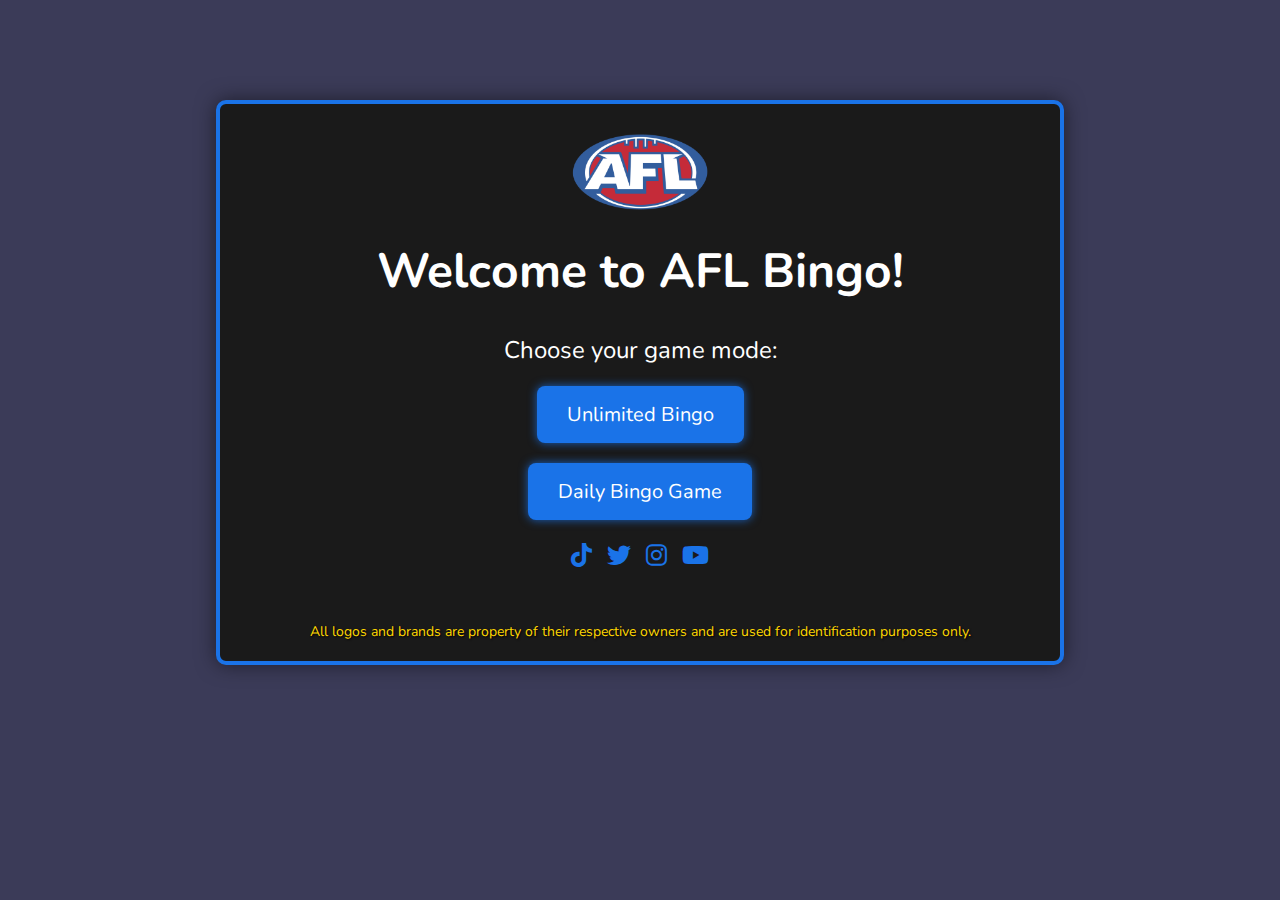
==== commit 2f34bf7c: "Update and rename homepage-index.html to index.html" ====
--- a/index.html
+++ b/index.html
@@ -3,74 +3,24 @@
 <head>
     <meta charset="UTF-8">
     <meta name="viewport" content="width=device-width, initial-scale=1.0">
-    <title>AFL Bingo</title>
-
+    <title>Welcome to AFL Bingo</title>
     <!-- Favicon -->
-    <link rel="icon" href="favicon.png" type="image/x-icon">
-
-    <meta property="og:title" content="AFL Bingo">
-    <meta property="og:description" content="AFL Bingo is a challenge to complete a randomly generated bingo card, by matching a random player with a category on the card.">
-    <meta property="og:image" content="web-image.png">
-    <meta property="og:url" content="http://aflbingo.games">
-    <meta property="og:type" content="website">
-   
-    <link rel="stylesheet" href="styles.css">
-    <!-- FontAwesome for icons -->
+    <link rel="icon" href="../Unlimited AFL Bingo/favicon.png" type="image/x-icon">
+    <link rel="stylesheet" href="homepage-styles.css">
     <link rel="stylesheet" href="https://cdnjs.cloudflare.com/ajax/libs/font-awesome/6.0.0-beta3/css/all.min.css">
-    <script async src="https://pagead2.googlesyndication.com/pagead/js/adsbygoogle.js?client=ca-pub-5441997790634206" crossorigin="anonymous"></script>
 </head>
 <body>
-    <!-- Overlay for dimming the background -->
-    <div class="overlay"></div>
-
     <div class="container">
-        <!-- Back to Homepage Button -->
-        <button id="back-to-home" class="back-to-home">Back to Homepage</button>
-        
-        <!-- Info Icon -->
-        <div class="info-icon" id="info-icon">
-            <i class="fas fa-info-circle"></i>
-        </div>
-
-        <!-- Title and Logo -->
         <div class="title">
             <img src="AFL-Logo.png" alt="AFL Logo" class="afl-logo">
-            <h1>AFL Bingo</h1>
+            <h1>Welcome to AFL Bingo!</h1>
         </div>
-
-        <!-- Bingo Card -->
-        <div class="bingo-card" id="bingo-card">
-            <!-- Bingo cells will be dynamically generated here -->
+        <p>Choose your game mode:</p>
+        <div class="game-options">
+            <a href="../Unlimited AFL Bingo/index.html" class="start-button">Unlimited Bingo</a>
+            <a href="../Unlimited AFL Bingo/daily-bingo.html" class="start-button">Daily Bingo Game</a>
         </div>
-
-        <!-- Current Player Display -->
-        <div id="current-player">Current Player Name</div>
-
-        <!-- Skip Player Button -->
-        <button id="skip-player">Skip Player</button>
-
-        <!-- Remaining Attempts Display -->
-        <div id="remaining-attempts">Players left: 42</div>
-
-        <!-- Generate New Card Button -->
-        <button id="generate-new-card" class="generate-new-card">Generate New Card</button>
-
-        <!-- Horizontal Ad Slot for Mobile -->
-        <div class="ad-slot" id="ad-slot">
-            <!-- Ad code here -->
-            <script async src="https://pagead2.googlesyndication.com/pagead/js/adsbygoogle.js"></script>
-            <ins class="adsbygoogle"
-                style="display:block"
-                data-ad-client="ca-pub-XXXXXXXXXXXXXXXX"
-                data-ad-slot="YYYYYYYYYY"
-                data-ad-format="auto"
-                data-full-width-responsive="true"></ins>
-            <script>
-                (adsbygoogle = window.adsbygoogle || []).push({});
-            </script>
-         </div>
-
-        <!-- Social Media Links -->
+        <!-- Social Media Icons -->
         <div class="social-media-icons">
             <a href="https://www.tiktok.com/@kanekingswood" target="_blank">
                 <i class="fab fa-tiktok"></i>
@@ -85,21 +35,12 @@
                 <i class="fab fa-youtube"></i>
             </a>
         </div>
-
-        <!-- Hidden Popup for Instructions -->
-        <div id="info-popup" class="info-popup">
-            <div class="popup-content">
-                <span id="close-popup" class="close-popup">&times;</span>
-                <h2>How to Play AFL Bingo</h2>
-                <p>AFL Bingo is a challenge to complete the bingo card that is randomly generated each time, a random player will appear at the bottom of the screen until you have used all 42 of your randomly generated players.</p>
-                <p>For example, if Elliot Yeo appears, he can be used to tick either Victorian or West Coast Eagles. If he fits none of the options on the card, you can skip to the next player. If you incorrectly place a player in a category, you will lose 2 attempts.</p>
-                <p>Categories can include home state, teams played for, accolades and more!</p>
-                <p>Good luck!</p>
-            </div>
+        <div class="footer-text">
+            All logos and brands are property of their respective owners and are used for identification purposes only.
         </div>
     </div>
-
-    <script src="script.js"></script>
+    <script src="homepage-script.js"></script>
 </body>
 </html>
 
+
--- a/homepage-styles.css
+++ b/homepage-styles.css
@@ -0,0 +1,121 @@
+@import url('https://fonts.googleapis.com/css2?family=Nunito:wght@700&display=swap');
+
+body {
+    font-family: 'Nunito', sans-serif;
+    background-color: #3B3B58;
+    color: #FFFFFF;
+    margin: 0;
+    padding: 0;
+    text-align: center;
+}
+
+.container {
+    max-width: 800px;
+    margin: 100px auto; /* Center the content vertically */
+    padding: 20px;
+    background-color: #1A1A1A;
+    border-radius: 10px;
+    border: 4px solid #1A73E8;
+    box-shadow: 0 0 20px rgba(0, 0, 0, 0.5);
+}
+
+.title {
+    display: flex;
+    flex-direction: column;
+    align-items: center;
+    margin-bottom: 30px;
+}
+
+.afl-logo {
+    width: 150px; /* Adjust logo size */
+    height: auto;
+    margin-bottom: 20px;
+}
+
+h1 {
+    font-size: 3rem;
+    color: #FFFFFF;
+    margin: 0;
+}
+
+p {
+    font-size: 1.5rem;
+    margin: 20px 0;
+}
+
+.game-options {
+    display: flex;
+    flex-direction: column;
+    align-items: center;
+    gap: 20px; /* Space between buttons */
+}
+
+.start-button {
+    display: inline-block;
+    background-color: #1A73E8;
+    color: #FFF;
+    padding: 15px 30px;
+    font-size: 1.25rem;
+    border-radius: 8px;
+    text-decoration: none;
+    font-family: 'Nunito', sans-serif;
+    box-shadow: 0 0 10px rgba(26, 115, 232, 0.8);
+}
+
+.start-button:hover {
+    background-color: #1559A9;
+    transform: scale(1.05);
+}
+
+.start-button:focus {
+    outline: 2px solid #FFD700;
+    outline-offset: 4px;
+}
+
+.footer-text {
+    font-size: 0.875rem;
+    color: #FFD700;
+    margin-top: 50px;
+    text-shadow: 1px 1px 2px #000000;
+}
+
+.social-media-icons {
+    display: flex;
+    justify-content: center;
+    gap: 15px;
+    margin: 20px 0;
+}
+
+.social-media-icons a {
+    color: #1A73E8;
+    font-size: 24px;
+    transition: color 0.3s ease, transform 0.2s ease;
+    text-decoration: none;
+}
+
+.social-media-icons a:hover {
+    color: #FF5722;
+    transform: scale(1.2);
+}
+
+/* Responsive Design */
+@media (max-width: 600px) {
+    .container {
+        margin: 20px auto;
+        padding: 15px;
+    }
+
+    h1 {
+        font-size: 2rem;
+    }
+
+    p {
+        font-size: 1.25rem;
+    }
+
+    .start-button {
+        font-size: 1rem;
+        padding: 10px 20px;
+    }
+}
+
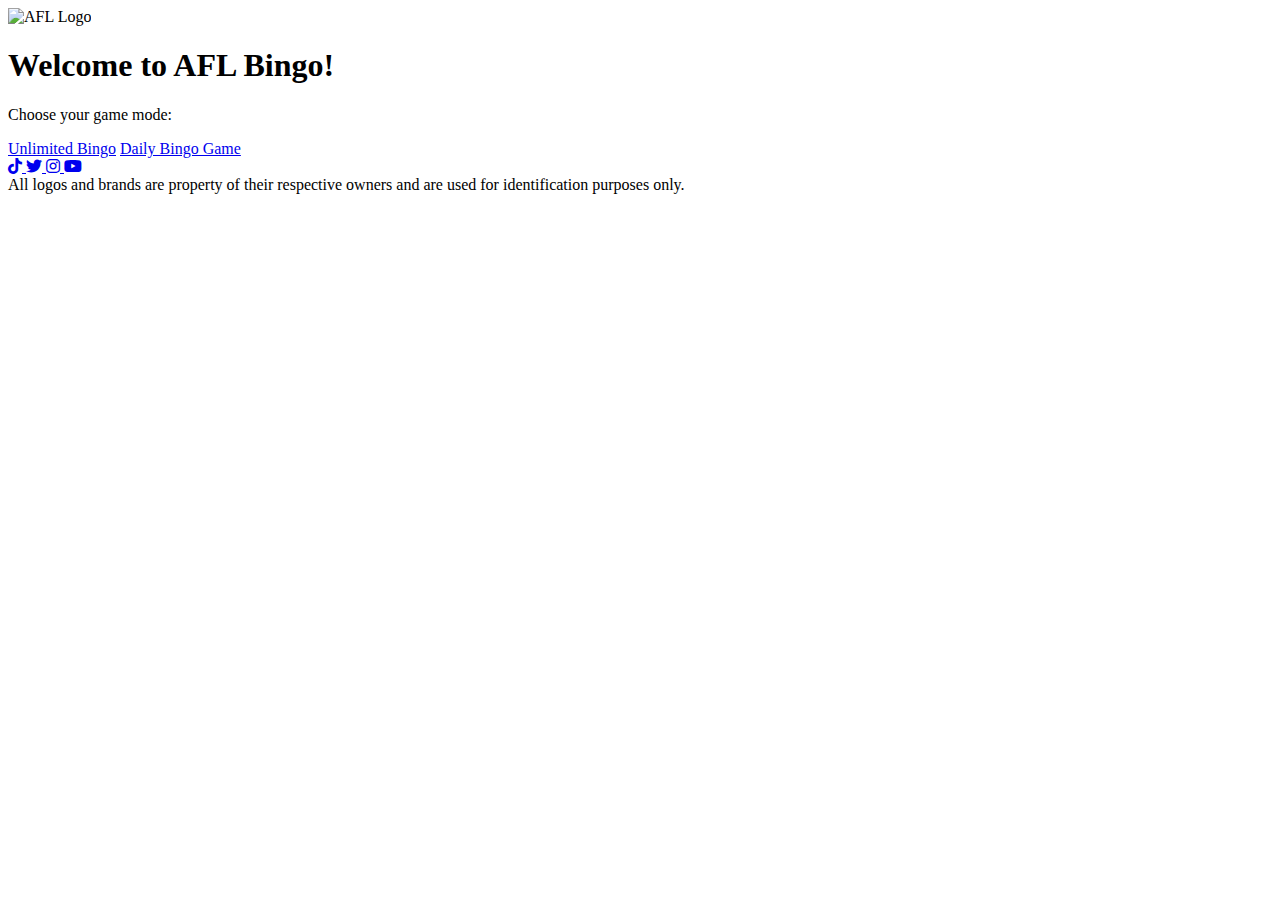
==== commit c83a7216: "Add files via upload" ====
--- a/index.html
+++ b/index.html
@@ -5,7 +5,8 @@
     <meta name="viewport" content="width=device-width, initial-scale=1.0">
     <title>Welcome to AFL Bingo</title>
     <!-- Favicon -->
-    <link rel="icon" href="../Unlimited AFL Bingo/favicon.png" type="image/x-icon">
+    <link rel="icon" href="favicon.png" type="image/x-icon">
+    <!-- Stylesheets -->
     <link rel="stylesheet" href="homepage-styles.css">
     <link rel="stylesheet" href="https://cdnjs.cloudflare.com/ajax/libs/font-awesome/6.0.0-beta3/css/all.min.css">
 </head>
@@ -17,8 +18,9 @@
         </div>
         <p>Choose your game mode:</p>
         <div class="game-options">
-            <a href="../Unlimited AFL Bingo/index.html" class="start-button">Unlimited Bingo</a>
-            <a href="../Unlimited AFL Bingo/daily-bingo.html" class="start-button">Daily Bingo Game</a>
+            <!-- Corrected Paths -->
+            <a href="../Unlimited AFL Bingo/unlim-bingo-index.html" class="start-button">Unlimited Bingo</a>
+            <a href="../Daily AFL Bingo/daily-bingo-index.html" class="start-button">Daily Bingo Game</a>
         </div>
         <!-- Social Media Icons -->
         <div class="social-media-icons">
@@ -39,8 +41,12 @@
             All logos and brands are property of their respective owners and are used for identification purposes only.
         </div>
     </div>
+    <!-- JavaScript -->
     <script src="homepage-script.js"></script>
 </body>
 </html>
 
 
+
+
+
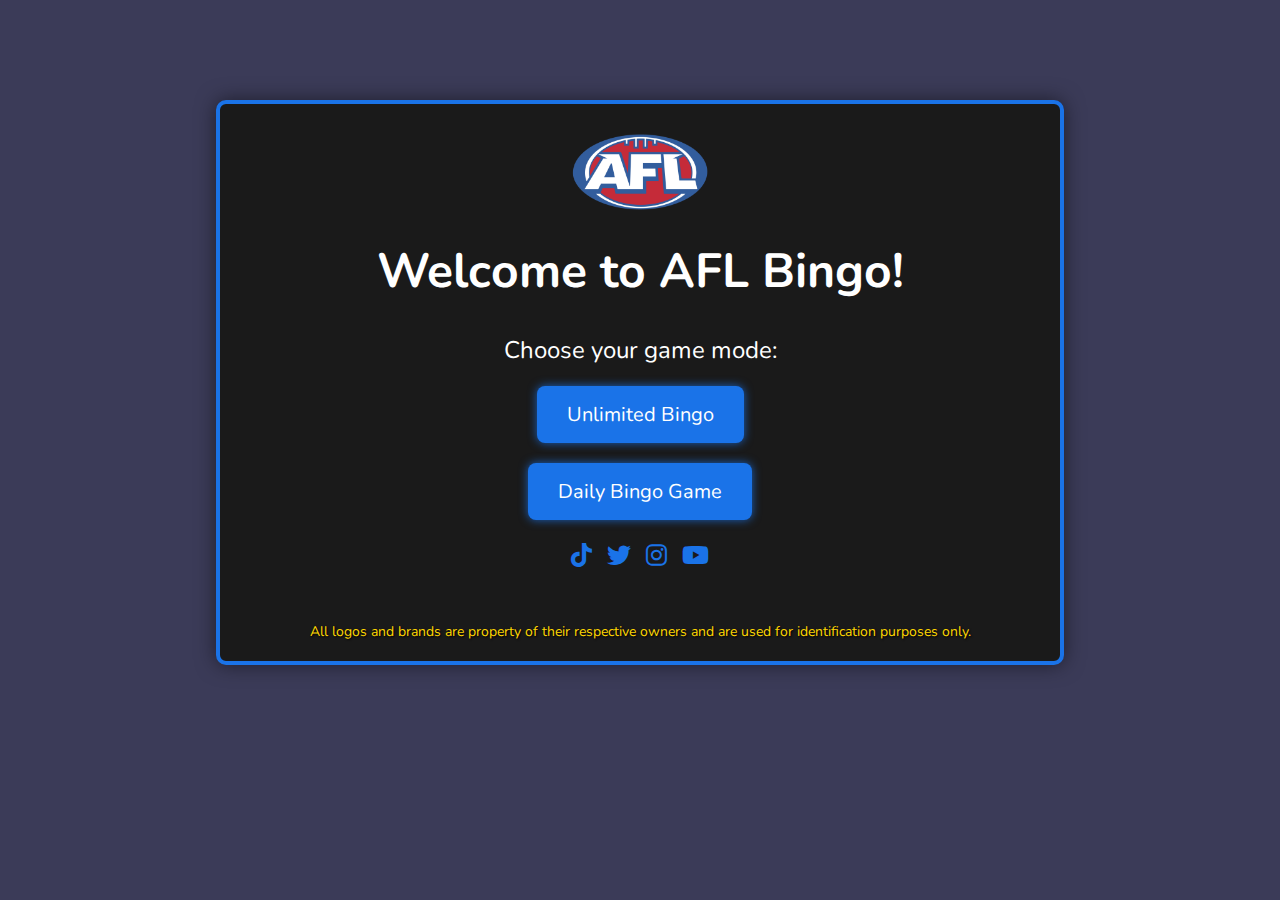
==== commit df2db7bd: "Update index.html" ====
--- a/index.html
+++ b/index.html
@@ -19,8 +19,8 @@
         <p>Choose your game mode:</p>
         <div class="game-options">
             <!-- Corrected Paths -->
-            <a href="../Unlimited AFL Bingo/unlim-bingo-index.html" class="start-button">Unlimited Bingo</a>
-            <a href="../Daily AFL Bingo/daily-bingo-index.html" class="start-button">Daily Bingo Game</a>
+            <a href="./UnlimitedAFLBingo/unlim-bingo-index.html" class="start-button">Unlimited Bingo</a>
+            <a href="./DailyAFLBingo/daily-bingo-index.html" class="start-button">Daily Bingo Game</a>    
         </div>
         <!-- Social Media Icons -->
         <div class="social-media-icons">
--- a/homepage-styles.css
+++ b/homepage-styles.css
@@ -0,0 +1,121 @@
+@import url('https://fonts.googleapis.com/css2?family=Nunito:wght@700&display=swap');
+
+body {
+    font-family: 'Nunito', sans-serif;
+    background-color: #3B3B58;
+    color: #FFFFFF;
+    margin: 0;
+    padding: 0;
+    text-align: center;
+}
+
+.container {
+    max-width: 800px;
+    margin: 100px auto; /* Center the content vertically */
+    padding: 20px;
+    background-color: #1A1A1A;
+    border-radius: 10px;
+    border: 4px solid #1A73E8;
+    box-shadow: 0 0 20px rgba(0, 0, 0, 0.5);
+}
+
+.title {
+    display: flex;
+    flex-direction: column;
+    align-items: center;
+    margin-bottom: 30px;
+}
+
+.afl-logo {
+    width: 150px; /* Adjust logo size */
+    height: auto;
+    margin-bottom: 20px;
+}
+
+h1 {
+    font-size: 3rem;
+    color: #FFFFFF;
+    margin: 0;
+}
+
+p {
+    font-size: 1.5rem;
+    margin: 20px 0;
+}
+
+.game-options {
+    display: flex;
+    flex-direction: column;
+    align-items: center;
+    gap: 20px; /* Space between buttons */
+}
+
+.start-button {
+    display: inline-block;
+    background-color: #1A73E8;
+    color: #FFF;
+    padding: 15px 30px;
+    font-size: 1.25rem;
+    border-radius: 8px;
+    text-decoration: none;
+    font-family: 'Nunito', sans-serif;
+    box-shadow: 0 0 10px rgba(26, 115, 232, 0.8);
+}
+
+.start-button:hover {
+    background-color: #1559A9;
+    transform: scale(1.05);
+}
+
+.start-button:focus {
+    outline: 2px solid #FFD700;
+    outline-offset: 4px;
+}
+
+.footer-text {
+    font-size: 0.875rem;
+    color: #FFD700;
+    margin-top: 50px;
+    text-shadow: 1px 1px 2px #000000;
+}
+
+.social-media-icons {
+    display: flex;
+    justify-content: center;
+    gap: 15px;
+    margin: 20px 0;
+}
+
+.social-media-icons a {
+    color: #1A73E8;
+    font-size: 24px;
+    transition: color 0.3s ease, transform 0.2s ease;
+    text-decoration: none;
+}
+
+.social-media-icons a:hover {
+    color: #FF5722;
+    transform: scale(1.2);
+}
+
+/* Responsive Design */
+@media (max-width: 600px) {
+    .container {
+        margin: 20px auto;
+        padding: 15px;
+    }
+
+    h1 {
+        font-size: 2rem;
+    }
+
+    p {
+        font-size: 1.25rem;
+    }
+
+    .start-button {
+        font-size: 1rem;
+        padding: 10px 20px;
+    }
+}
+
